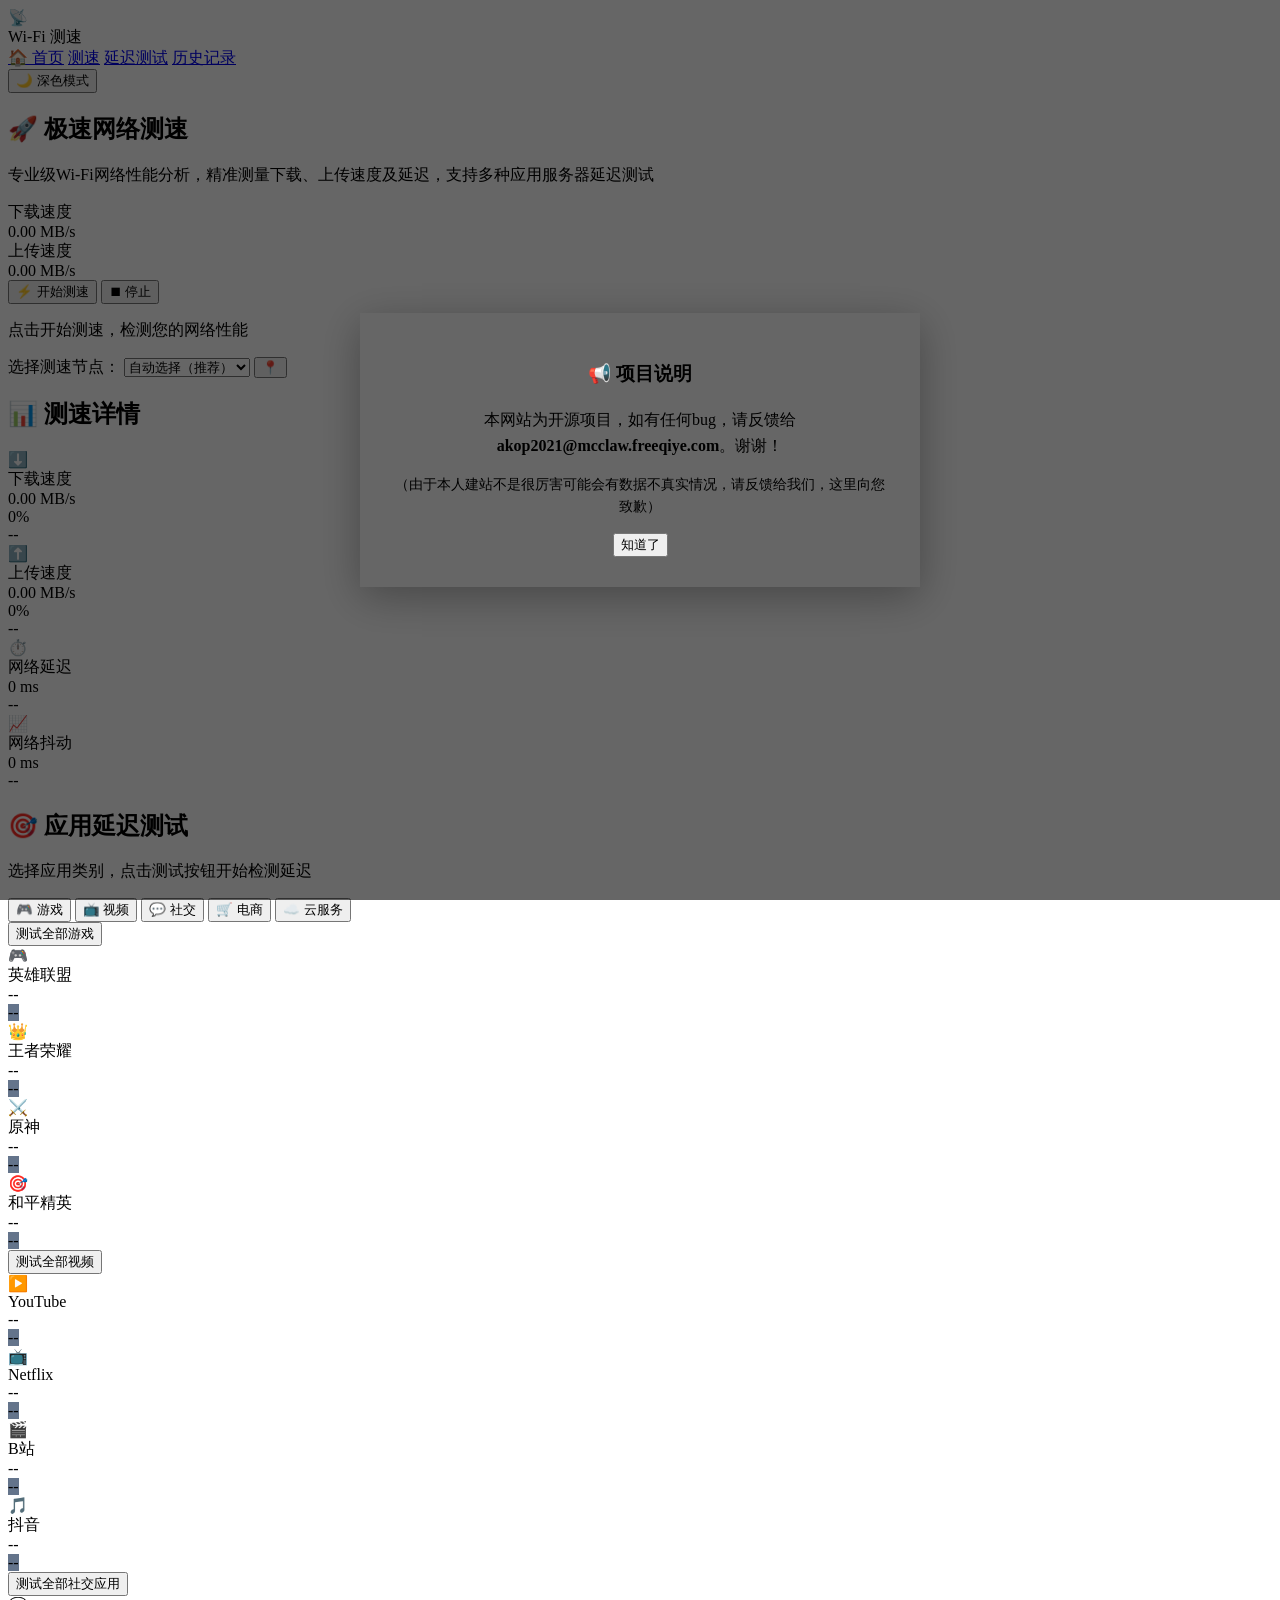
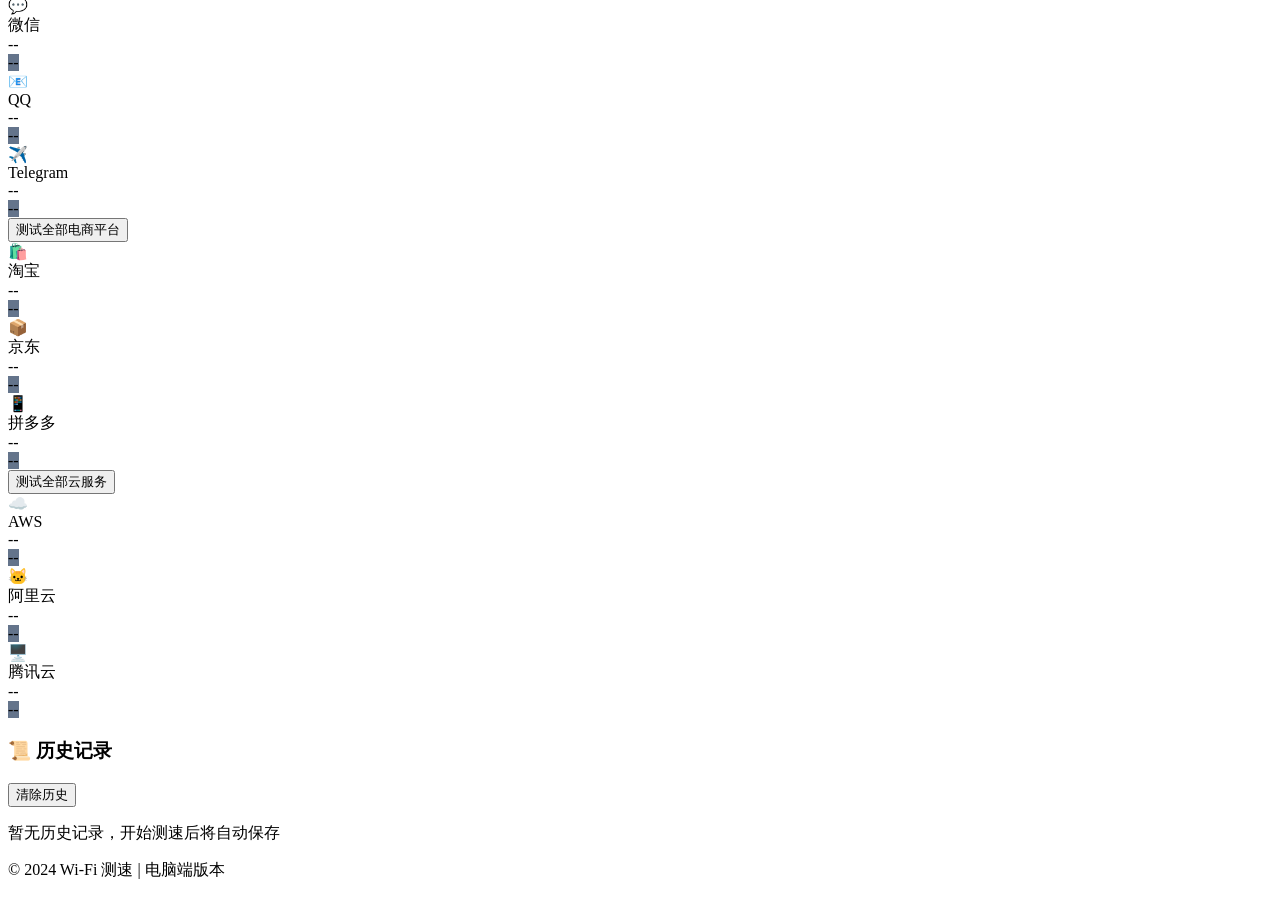
==== desktop.html @ 47ed1c60 "update" ====
<!DOCTYPE html>
<html lang="zh-CN" data-theme="dark">
<head>
    <meta charset="UTF-8">
    <meta name="viewport" content="width=device-width, initial-scale=1.0">
    <meta name="description" content="专业Wi-Fi网络测速平台 - 电脑端">
    <meta name="viewport" content="width=device-width, initial-scale=1.0, maximum-scale=1.0, user-scalable=no">
    <title>Wi-Fi 测速 - 电脑端</title>

    <link rel="preconnect" href="https://fonts.googleapis.com">
    <link rel="preconnect" href="https://fonts.gstatic.com" crossorigin>
    <link href="https://fonts.googleapis.com/css2?family=Inter:wght@400;500;600;700;800&family=JetBrains+Mono:wght@400;500;600;700&display=swap" rel="stylesheet">

    <link rel="stylesheet" href="css/styles.css">
</head>
<body>
    <header>
        <div class="container header-content">
            <div class="logo">
                <div class="logo-icon">📡</div>
                <span>Wi-Fi 测速</span>
            </div>
            <nav>
                <a href="index.html">🏠 首页</a>
                <a href="#home">测速</a>
                <a href="#latency">延迟测试</a>
                <a href="#history">历史记录</a>
            </nav>
            <button id="themeToggle" class="theme-toggle">🌙 深色模式</button>
        </div>
    </header>

    <main>
        <section id="home" class="hero">
            <div class="container">
                <h1>🚀 极速网络测速</h1>
                <p>专业级Wi-Fi网络性能分析，精准测量下载、上传速度及延迟，支持多种应用服务器延迟测试</p>

                <div class="speed-bars">
                    <div class="speed-bar-item">
                        <div class="speed-bar-label">下载速度</div>
                        <div class="speed-bar-container">
                            <div class="speed-bar-fill" id="downloadBar"></div>
                            <span class="speed-bar-value" id="downloadBarValue">0.00 MB/s</span>
                        </div>
                    </div>
                    <div class="speed-bar-item">
                        <div class="speed-bar-label">上传速度</div>
                        <div class="speed-bar-container">
                            <div class="speed-bar-fill upload" id="uploadBar"></div>
                            <span class="speed-bar-value" id="uploadBarValue">0.00 MB/s</span>
                        </div>
                    </div>
                </div>

                <div class="action-buttons">
                    <button id="startTest" class="btn btn-primary">⚡ 开始测速</button>
                    <button id="abortTest" class="btn btn-secondary hidden">⏹ 停止</button>
                </div>

                <p id="statusMessage">点击开始测速，检测您的网络性能</p>

                <div id="networkInfo"></div>

                <div class="node-selector">
                    <label>选择测速节点：</label>
                    <select id="nodeSelect" class="node-select">
                        <option value="auto">自动选择（推荐）</option>
                    </select>
                    <button id="refreshLocation" class="btn-refresh" title="刷新位置">📍</button>
                </div>
                <div id="currentNode" class="current-node"></div>
            </div>
        </section>

        <section class="container">
            <h2 class="section-title">📊 测速详情</h2>

            <div class="metrics-grid">
                <div class="metric-card" data-metric="download">
                        <div class="metric-icon">⬇️</div>
                        <div class="metric-label">下载速度</div>
                        <div class="metric-value" id="downloadValue">0.00 MB/s</div>
                        <div class="progress-bar">
                            <div class="progress-fill" id="downloadProgress"></div>
                            <span class="progress-text" id="downloadProgressText">0%</span>
                        </div>
                        <div class="metric-info" id="downloadInfo"></div>
                        <span class="metric-rating" id="downloadRating">--</span>
                    </div>

                    <div class="metric-card" data-metric="upload">
                        <div class="metric-icon">⬆️</div>
                        <div class="metric-label">上传速度</div>
                        <div class="metric-value" id="uploadValue">0.00 MB/s</div>
                        <div class="progress-bar">
                            <div class="progress-fill" id="uploadProgress"></div>
                            <span class="progress-text" id="uploadProgressText">0%</span>
                        </div>
                        <div class="metric-info" id="uploadInfo"></div>
                        <span class="metric-rating" id="uploadRating">--</span>
                    </div>

                <div class="metric-card" data-metric="ping">
                    <div class="metric-icon">⏱️</div>
                    <div class="metric-label">网络延迟</div>
                    <div class="metric-value" id="pingValue">0 ms</div>
                    <span class="metric-rating" id="pingRating">--</span>
                </div>

                <div class="metric-card" data-metric="jitter">
                    <div class="metric-icon">📈</div>
                    <div class="metric-label">网络抖动</div>
                    <div class="metric-value" id="jitterValue">0 ms</div>
                    <span class="metric-rating" id="jitterRating">--</span>
                </div>
            </div>
        </section>

        <section id="latency" class="container">
            <h2 class="section-title">🎯 应用延迟测试</h2>
            <p id="latencyStatus">选择应用类别，点击测试按钮开始检测延迟</p>

            <div class="category-tabs">
                <button class="category-tab active" data-category="games">🎮 游戏</button>
                <button class="category-tab" data-category="video">📺 视频</button>
                <button class="category-tab" data-category="social">💬 社交</button>
                <button class="category-tab" data-category="ecommerce">🛒 电商</button>
                <button class="category-tab" data-category="cloud">☁️ 云服务</button>
            </div>

            <div id="category-games" class="category-content active">
                <button class="test-all-btn" data-category="games">测试全部游戏</button>
                <div class="apps-grid">
                    <div class="app-card" data-app="英雄联盟" data-category="games">
                        <div class="app-icon">🎮</div>
                        <div class="app-name">英雄联盟</div>
                        <div class="latency-value">--</div>
                        <span class="status-badge" style="background-color: #64748B">--</span>
                    </div>
                    <div class="app-card" data-app="王者荣耀" data-category="games">
                        <div class="app-icon">👑</div>
                        <div class="app-name">王者荣耀</div>
                        <div class="latency-value">--</div>
                        <span class="status-badge" style="background-color: #64748B">--</span>
                    </div>
                    <div class="app-card" data-app="原神" data-category="games">
                        <div class="app-icon">⚔️</div>
                        <div class="app-name">原神</div>
                        <div class="latency-value">--</div>
                        <span class="status-badge" style="background-color: #64748B">--</span>
                    </div>
                    <div class="app-card" data-app="和平精英" data-category="games">
                        <div class="app-icon">🎯</div>
                        <div class="app-name">和平精英</div>
                        <div class="latency-value">--</div>
                        <span class="status-badge" style="background-color: #64748B">--</span>
                    </div>
                </div>
            </div>

            <div id="category-video" class="category-content">
                <button class="test-all-btn" data-category="video">测试全部视频</button>
                <div class="apps-grid">
                    <div class="app-card" data-app="YouTube" data-category="video">
                        <div class="app-icon">▶️</div>
                        <div class="app-name">YouTube</div>
                        <div class="latency-value">--</div>
                        <span class="status-badge" style="background-color: #64748B">--</span>
                    </div>
                    <div class="app-card" data-app="Netflix" data-category="video">
                        <div class="app-icon">📺</div>
                        <div class="app-name">Netflix</div>
                        <div class="latency-value">--</div>
                        <span class="status-badge" style="background-color: #64748B">--</span>
                    </div>
                    <div class="app-card" data-app="B站" data-category="video">
                        <div class="app-icon">🎬</div>
                        <div class="app-name">B站</div>
                        <div class="latency-value">--</div>
                        <span class="status-badge" style="background-color: #64748B">--</span>
                    </div>
                    <div class="app-card" data-app="抖音" data-category="video">
                        <div class="app-icon">🎵</div>
                        <div class="app-name">抖音</div>
                        <div class="latency-value">--</div>
                        <span class="status-badge" style="background-color: #64748B">--</span>
                    </div>
                </div>
            </div>

            <div id="category-social" class="category-content">
                <button class="test-all-btn" data-category="social">测试全部社交应用</button>
                <div class="apps-grid">
                    <div class="app-card" data-app="微信" data-category="social">
                        <div class="app-icon">💬</div>
                        <div class="app-name">微信</div>
                        <div class="latency-value">--</div>
                        <span class="status-badge" style="background-color: #64748B">--</span>
                    </div>
                    <div class="app-card" data-app="QQ" data-category="social">
                        <div class="app-icon">📧</div>
                        <div class="app-name">QQ</div>
                        <div class="latency-value">--</div>
                        <span class="status-badge" style="background-color: #64748B">--</span>
                    </div>
                    <div class="app-card" data-app="Telegram" data-category="social">
                        <div class="app-icon">✈️</div>
                        <div class="app-name">Telegram</div>
                        <div class="latency-value">--</div>
                        <span class="status-badge" style="background-color: #64748B">--</span>
                    </div>
                </div>
            </div>

            <div id="category-ecommerce" class="category-content">
                <button class="test-all-btn" data-category="ecommerce">测试全部电商平台</button>
                <div class="apps-grid">
                    <div class="app-card" data-app="淘宝" data-category="ecommerce">
                        <div class="app-icon">🛍️</div>
                        <div class="app-name">淘宝</div>
                        <div class="latency-value">--</div>
                        <span class="status-badge" style="background-color: #64748B">--</span>
                    </div>
                    <div class="app-card" data-app="京东" data-category="ecommerce">
                        <div class="app-icon">📦</div>
                        <div class="app-name">京东</div>
                        <div class="latency-value">--</div>
                        <span class="status-badge" style="background-color: #64748B">--</span>
                    </div>
                    <div class="app-card" data-app="拼多多" data-category="ecommerce">
                        <div class="app-icon">📱</div>
                        <div class="app-name">拼多多</div>
                        <div class="latency-value">--</div>
                        <span class="status-badge" style="background-color: #64748B">--</span>
                    </div>
                </div>
            </div>

            <div id="category-cloud" class="category-content">
                <button class="test-all-btn" data-category="cloud">测试全部云服务</button>
                <div class="apps-grid">
                    <div class="app-card" data-app="AWS" data-category="cloud">
                        <div class="app-icon">☁️</div>
                        <div class="app-name">AWS</div>
                        <div class="latency-value">--</div>
                        <span class="status-badge" style="background-color: #64748B">--</span>
                    </div>
                    <div class="app-card" data-app="阿里云" data-category="cloud">
                        <div class="app-icon">🐱</div>
                        <div class="app-name">阿里云</div>
                        <div class="latency-value">--</div>
                        <span class="status-badge" style="background-color: #64748B">--</span>
                    </div>
                    <div class="app-card" data-app="腾讯云" data-category="cloud">
                        <div class="app-icon">🖥️</div>
                        <div class="app-name">腾讯云</div>
                        <div class="latency-value">--</div>
                        <span class="status-badge" style="background-color: #64748B">--</span>
                    </div>
                </div>
            </div>
        </section>

        <section id="history" class="container">
            <div class="history-section">
                <div class="history-header">
                    <h3>📜 历史记录</h3>
                    <button id="clearHistory" class="btn-clear">清除历史</button>
                </div>
                <div id="historyList">
                    <p class="empty-state">暂无历史记录，开始测速后将自动保存</p>
                </div>
            </div>
        </section>
    </main>

    <footer>
        <div class="container footer-content">
            <p>© 2024 Wi-Fi 测速 | 电脑端版本</p>
            <div id="networkInfo"></div>
        </div>
    </footer>

    <!-- 通知弹窗 -->
    <div id="notificationModal" class="notification-modal">
        <div class="notification-content">
            <h3>📢 项目说明</h3>
            <p>本网站为开源项目，如有任何bug，请反馈给 <strong>akop2021@mcclaw.freeqiye.com</strong>。谢谢！</p>
            <p style="margin-top: 10px; font-size: 14px; color: var(--text-secondary);">（由于本人建站不是很厉害可能会有数据不真实情况，请反馈给我们，这里向您致歉）</p>
            <button id="closeNotification" class="btn btn-primary">知道了</button>
        </div>
    </div>

    <style>
        .notification-modal {
            position: fixed;
            top: 0;
            left: 0;
            width: 100%;
            height: 100%;
            background-color: rgba(0, 0, 0, 0.6);
            display: flex;
            align-items: center;
            justify-content: center;
            z-index: 10000;
            opacity: 0;
            pointer-events: none;
            transition: opacity 0.3s;
        }
        .notification-modal.show {
            opacity: 1;
            pointer-events: auto;
        }
        .notification-content {
            background: var(--bg-card);
            padding: 30px;
            border-radius: var(--radius-lg);
            max-width: 500px;
            width: 90%;
            box-shadow: 0 10px 40px rgba(0, 0, 0, 0.3);
            text-align: center;
        }
        .notification-content h3 {
            margin-bottom: 20px;
            color: var(--text-primary);
        }
        .notification-content p {
            margin-bottom: 15px;
            line-height: 1.6;
            color: var(--text-secondary);
        }
    </style>

    <script src="js/config.js"></script>
    <script src="js/nodes.js"></script>
    <script src="js/data-manager.js"></script>
    <script src="js/speedtest.js"></script>
    <script src="js/latency.js"></script>
    <script src="js/ui.js"></script>
    <script src="js/main.js"></script>

    <script>
        // 页面加载时显示通知弹窗
        window.addEventListener('load', function() {
            const notificationModal = document.getElementById('notificationModal');
            const closeNotification = document.getElementById('closeNotification');
            
            // 显示弹窗
            notificationModal.classList.add('show');
            
            // 关闭弹窗
            closeNotification.addEventListener('click', function() {
                notificationModal.classList.remove('show');
            });
        });
        
        document.getElementById('themeToggle').addEventListener('click', function() {
            const html = document.documentElement;
            const currentTheme = html.getAttribute('data-theme');
            const newTheme = currentTheme === 'dark' ? 'light' : 'dark';
            html.setAttribute('data-theme', newTheme);
            this.textContent = newTheme === 'dark' ? '🌙 深色模式' : '☀️ 浅色模式';
        });

        document.querySelectorAll('.app-card').forEach(card => {
            card.addEventListener('click', function() {
                const appName = this.dataset.app;
                const category = this.dataset.category;

                if (window.speedTestApp) {
                    window.speedTestApp.ui.testSingleApp(appName, category);
                }
            });
        });
    </script>
</body>
</html>
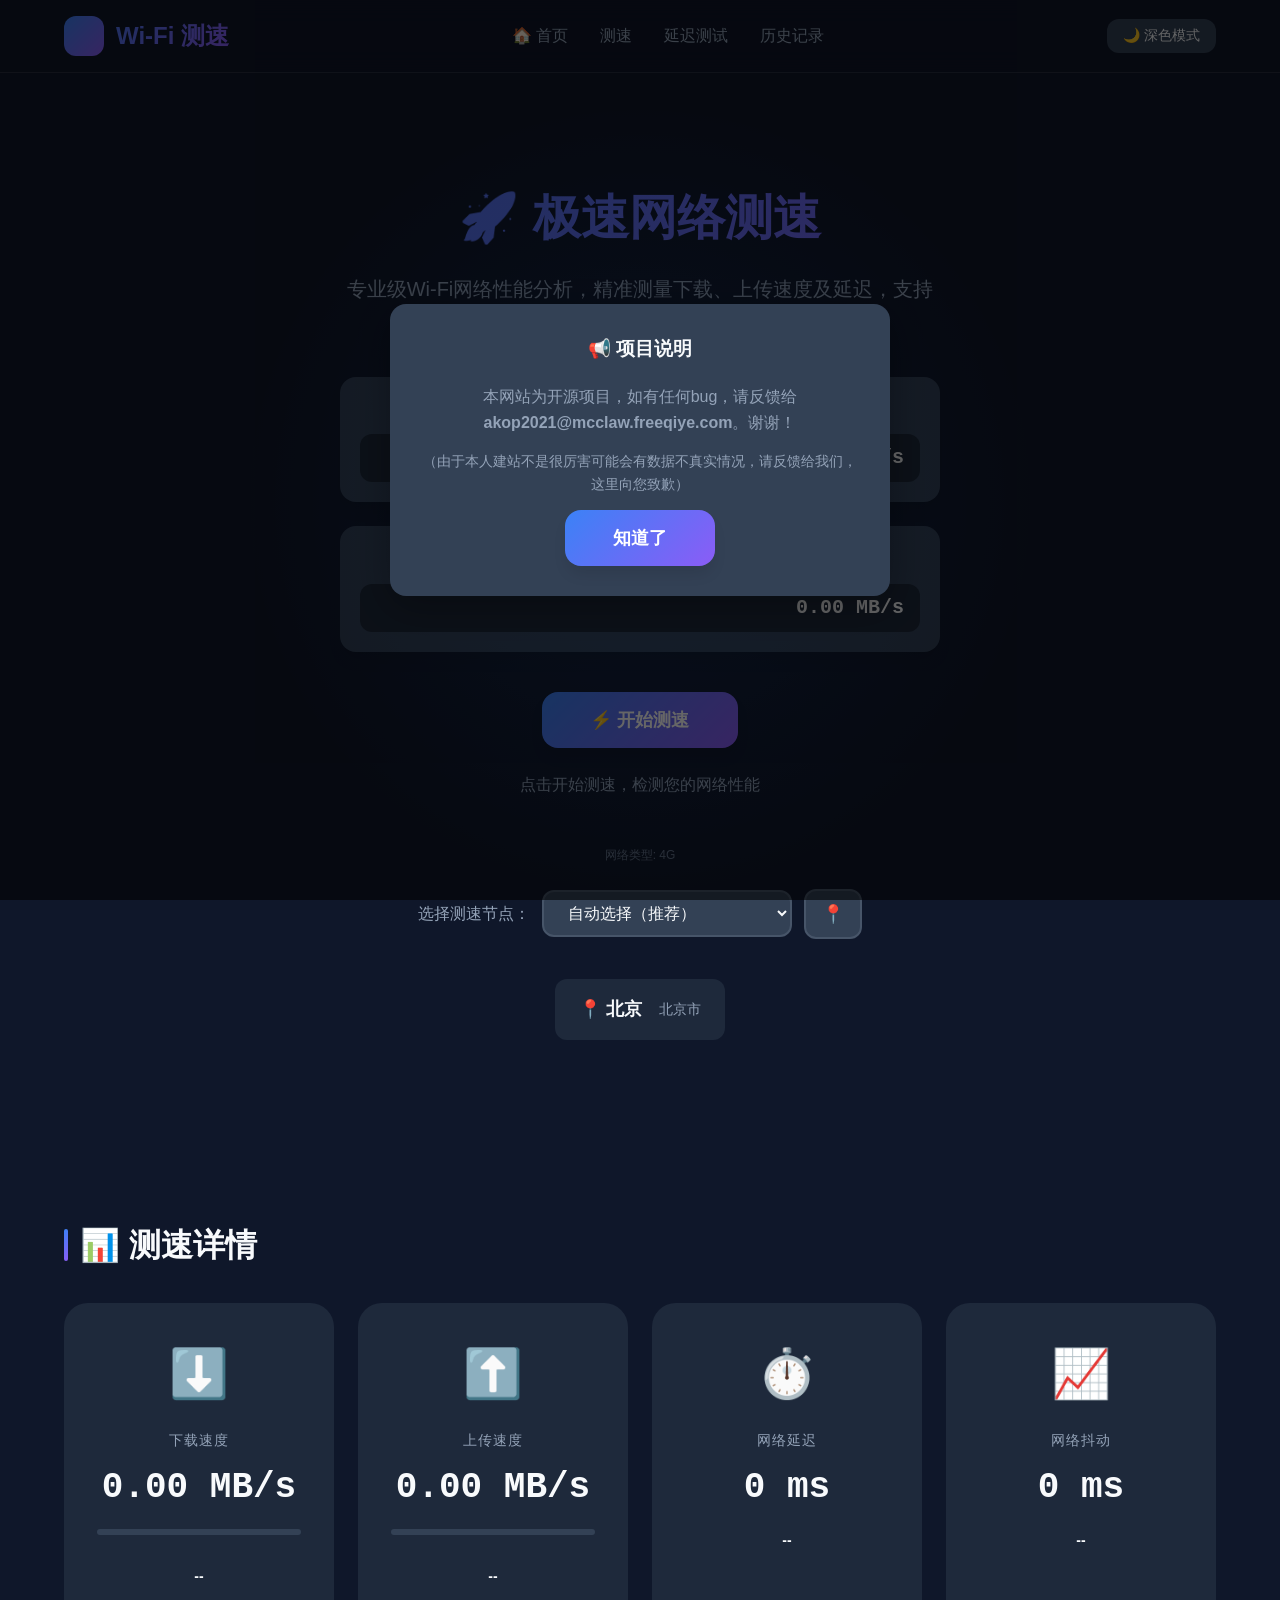
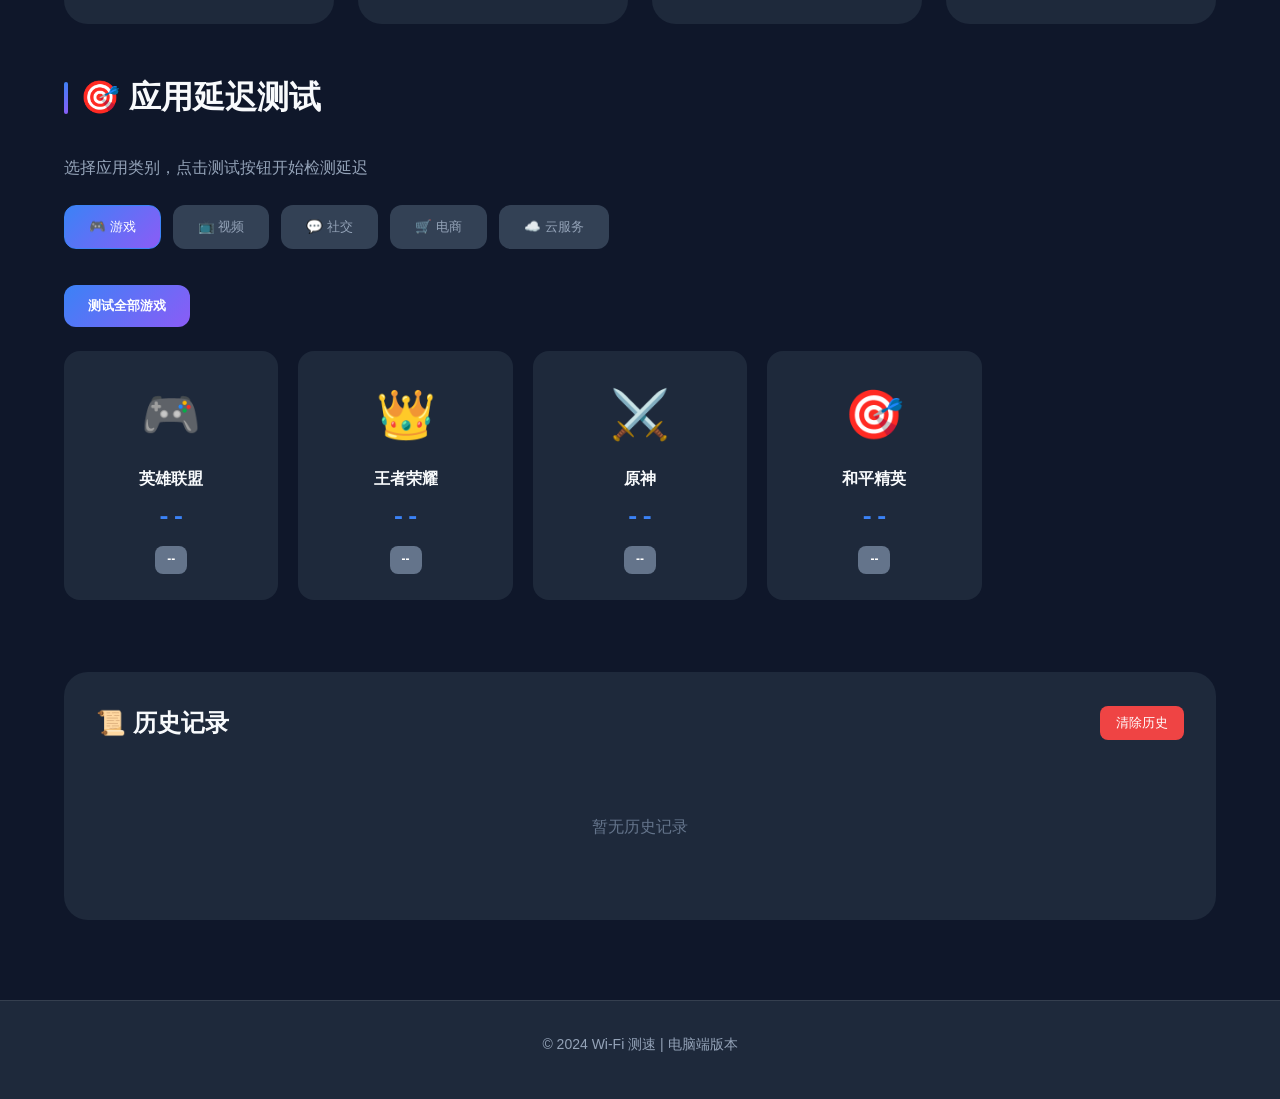
==== commit 4909a71c: "update" ====
--- a/desktop.html
+++ b/desktop.html
@@ -11,7 +11,7 @@
     <link rel="preconnect" href="https://fonts.gstatic.com" crossorigin>
     <link href="https://fonts.googleapis.com/css2?family=Inter:wght@400;500;600;700;800&family=JetBrains+Mono:wght@400;500;600;700&display=swap" rel="stylesheet">
 
-    <link rel="stylesheet" href="css/styles.css">
+    <link rel="stylesheet" href="styles.css">
 </head>
 <body>
     <header>
@@ -332,13 +332,13 @@
         }
     </style>
 
-    <script src="js/config.js"></script>
-    <script src="js/nodes.js"></script>
-    <script src="js/data-manager.js"></script>
-    <script src="js/speedtest.js"></script>
-    <script src="js/latency.js"></script>
-    <script src="js/ui.js"></script>
-    <script src="js/main.js"></script>
+    <script src="config.js"></script>
+    <script src="nodes.js"></script>
+    <script src="data-manager.js"></script>
+    <script src="speedtest.js"></script>
+    <script src="latency.js"></script>
+    <script src="ui.js"></script>
+    <script src="main.js"></script>
 
     <script>
         // 页面加载时显示通知弹窗
--- a/styles.css
+++ b/styles.css
@@ -0,0 +1,870 @@
+:root {
+    --primary: #3B82F6;
+    --primary-dark: #2563EB;
+    --secondary: #8B5CF6;
+    --success: #10B981;
+    --warning: #F59E0B;
+    --danger: #EF4444;
+    --info: #06B6D4;
+
+    --bg-primary: #0F172A;
+    --bg-secondary: #1E293B;
+    --bg-card: #334155;
+    --bg-hover: #475569;
+
+    --text-primary: #F8FAFC;
+    --text-secondary: #94A3B8;
+    --text-muted: #64748B;
+
+    --gradient-primary: linear-gradient(135deg, var(--primary) 0%, var(--secondary) 100%);
+    --gradient-success: linear-gradient(135deg, var(--success) 0%, #059669 100%);
+    --gradient-danger: linear-gradient(135deg, var(--danger) 0%, #DC2626 100%);
+
+    --shadow-sm: 0 1px 2px 0 rgba(0, 0, 0, 0.05);
+    --shadow-md: 0 4px 6px -1px rgba(0, 0, 0, 0.1);
+    --shadow-lg: 0 10px 15px -3px rgba(0, 0, 0, 0.1);
+    --shadow-xl: 0 20px 25px -5px rgba(0, 0, 0, 0.1);
+
+    --radius-sm: 8px;
+    --radius-md: 12px;
+    --radius-lg: 16px;
+    --radius-xl: 24px;
+
+    --transition-fast: 150ms;
+    --transition-base: 300ms;
+    --transition-slow: 500ms;
+}
+
+[data-theme="light"] {
+    --bg-primary: #F8FAFC;
+    --bg-secondary: #FFFFFF;
+    --bg-card: #F1F5F9;
+    --bg-hover: #E2E8F0;
+
+    --text-primary: #0F172A;
+    --text-secondary: #475569;
+    --text-muted: #94A3B8;
+}
+
+* {
+    margin: 0;
+    padding: 0;
+    box-sizing: border-box;
+}
+
+html {
+    scroll-behavior: smooth;
+}
+
+body {
+    font-family: 'Inter', -apple-system, BlinkMacSystemFont, 'Segoe UI', sans-serif;
+    background: var(--bg-primary);
+    color: var(--text-primary);
+    line-height: 1.6;
+    overflow-x: hidden;
+}
+
+.container {
+    max-width: 1200px;
+    margin: 0 auto;
+    padding: 0 24px;
+}
+
+header {
+    position: fixed;
+    top: 0;
+    left: 0;
+    right: 0;
+    z-index: 1000;
+    background: rgba(15, 23, 42, 0.8);
+    backdrop-filter: blur(12px);
+    border-bottom: 1px solid rgba(255, 255, 255, 0.1);
+    padding: 16px 0;
+}
+
+[data-theme="light"] header {
+    background: rgba(248, 250, 252, 0.9);
+    border-bottom: 1px solid rgba(0, 0, 0, 0.1);
+}
+
+.header-content {
+    display: flex;
+    justify-content: space-between;
+    align-items: center;
+}
+
+.logo {
+    display: flex;
+    align-items: center;
+    gap: 12px;
+    font-size: 24px;
+    font-weight: 700;
+    background: var(--gradient-primary);
+    -webkit-background-clip: text;
+    -webkit-text-fill-color: transparent;
+    background-clip: text;
+}
+
+.logo-icon {
+    width: 40px;
+    height: 40px;
+    background: var(--gradient-primary);
+    border-radius: var(--radius-md);
+    display: flex;
+    align-items: center;
+    justify-content: center;
+    font-size: 24px;
+}
+
+nav {
+    display: flex;
+    gap: 32px;
+}
+
+nav a {
+    color: var(--text-secondary);
+    text-decoration: none;
+    font-weight: 500;
+    transition: color var(--transition-fast);
+    position: relative;
+}
+
+nav a:hover {
+    color: var(--primary);
+}
+
+nav a::after {
+    content: '';
+    position: absolute;
+    bottom: -4px;
+    left: 0;
+    width: 0;
+    height: 2px;
+    background: var(--primary);
+    transition: width var(--transition-fast);
+}
+
+nav a:hover::after {
+    width: 100%;
+}
+
+.theme-toggle {
+    background: var(--bg-card);
+    border: none;
+    padding: 8px 16px;
+    border-radius: var(--radius-md);
+    color: var(--text-primary);
+    cursor: pointer;
+    transition: all var(--transition-fast);
+    font-size: 14px;
+}
+
+.theme-toggle:hover {
+    background: var(--bg-hover);
+    transform: scale(1.05);
+}
+
+main {
+    padding-top: 100px;
+    padding-bottom: 80px;
+}
+
+.hero {
+    text-align: center;
+    padding: 80px 0;
+    position: relative;
+}
+
+.hero::before {
+    content: '';
+    position: absolute;
+    top: 0;
+    left: 50%;
+    transform: translateX(-50%);
+    width: 800px;
+    height: 800px;
+    background: radial-gradient(circle, rgba(59, 130, 246, 0.15) 0%, transparent 70%);
+    pointer-events: none;
+}
+
+.hero h1 {
+    font-size: 48px;
+    font-weight: 800;
+    margin-bottom: 16px;
+    background: linear-gradient(135deg, var(--primary) 0%, var(--secondary) 100%);
+    -webkit-background-clip: text;
+    -webkit-text-fill-color: transparent;
+    background-clip: text;
+}
+
+.hero p {
+    font-size: 20px;
+    color: var(--text-secondary);
+    max-width: 600px;
+    margin: 0 auto 40px;
+}
+
+.speed-bars {
+    width: 100%;
+    max-width: 600px;
+    margin: 40px auto;
+    display: flex;
+    flex-direction: column;
+    gap: 24px;
+}
+
+.speed-bar-item {
+    background: var(--bg-card);
+    border-radius: var(--radius-lg);
+    padding: 20px;
+    box-shadow: var(--shadow-lg);
+    border: 1px solid var(--border-color);
+}
+
+.speed-bar-label {
+    font-size: 16px;
+    color: var(--text-secondary);
+    margin-bottom: 12px;
+    font-weight: 600;
+}
+
+.speed-bar-container {
+    position: relative;
+    height: 48px;
+    background: var(--bg-secondary);
+    border-radius: var(--radius-md);
+    overflow: hidden;
+}
+
+.speed-bar-fill {
+    position: absolute;
+    left: 0;
+    top: 0;
+    height: 100%;
+    background: var(--gradient-primary);
+    border-radius: var(--radius-md);
+    transition: width 0.3s ease-out;
+    min-width: 0;
+}
+
+.speed-bar-fill.upload {
+    background: linear-gradient(90deg, #10b981 0%, #06b6d4 100%);
+}
+
+.speed-bar-value {
+    position: absolute;
+    right: 16px;
+    top: 50%;
+    transform: translateY(-50%);
+    font-size: 20px;
+    font-weight: 700;
+    color: var(--text-primary);
+    font-family: 'JetBrains Mono', monospace;
+}
+
+.status-dot {
+    width: 8px;
+    height: 8px;
+    border-radius: 50%;
+    background: var(--success);
+    animation: pulse 2s ease-in-out infinite;
+}
+
+@keyframes pulse {
+    0%, 100% { opacity: 1; }
+    50% { opacity: 0.5; }
+}
+
+.action-buttons {
+    display: flex;
+    gap: 16px;
+    justify-content: center;
+    margin-bottom: 24px;
+}
+
+.btn {
+    padding: 16px 48px;
+    font-size: 18px;
+    font-weight: 600;
+    border: none;
+    border-radius: var(--radius-lg);
+    cursor: pointer;
+    transition: all var(--transition-fast);
+    position: relative;
+    overflow: hidden;
+}
+
+.btn-primary {
+    background: var(--gradient-primary);
+    color: white;
+    box-shadow: var(--shadow-lg);
+}
+
+.btn-primary:hover {
+    transform: translateY(-2px);
+    box-shadow: var(--shadow-xl);
+}
+
+.btn-primary:active {
+    transform: translateY(0);
+}
+
+.btn-secondary {
+    background: var(--bg-card);
+    color: var(--text-primary);
+}
+
+.btn-secondary:hover {
+    background: var(--bg-hover);
+}
+
+.btn.hidden {
+    display: none;
+}
+
+.btn::after {
+    content: '';
+    position: absolute;
+    inset: 0;
+    background: linear-gradient(
+        to right,
+        transparent 0%,
+        rgba(255, 255, 255, 0.2) 50%,
+        transparent 100%
+    );
+    transform: translateX(-100%);
+    transition: transform 0.6s;
+}
+
+.btn:hover::after {
+    transform: translateX(100%);
+}
+
+#statusMessage {
+    font-size: 16px;
+    color: var(--text-secondary);
+    margin-bottom: 48px;
+}
+
+section {
+    margin-bottom: 100px;
+    position: relative;
+}
+
+.section-title {
+    font-size: 32px;
+    font-weight: 700;
+    margin-bottom: 32px;
+    display: flex;
+    align-items: center;
+    gap: 12px;
+}
+
+.section-title::before {
+    content: '';
+    width: 4px;
+    height: 32px;
+    background: var(--gradient-primary);
+    border-radius: 2px;
+}
+
+.metrics-grid {
+    display: grid;
+    grid-template-columns: repeat(auto-fit, minmax(250px, 1fr));
+    gap: 24px;
+    margin-bottom: 48px;
+}
+
+.metric-card {
+    background: var(--bg-secondary);
+    border-radius: var(--radius-xl);
+    padding: 32px;
+    text-align: center;
+    position: relative;
+    overflow: hidden;
+    transition: all var(--transition-base);
+    border: 1px solid transparent;
+}
+
+.metric-card::before {
+    content: '';
+    position: absolute;
+    top: 0;
+    left: 0;
+    right: 0;
+    height: 4px;
+    background: var(--gradient-primary);
+    opacity: 0;
+    transition: opacity var(--transition-base);
+}
+
+.metric-card:hover {
+    transform: translateY(-4px);
+    border-color: var(--primary);
+    box-shadow: var(--shadow-xl);
+}
+
+.metric-card:hover::before {
+    opacity: 1;
+}
+
+.metric-card.testing {
+    border-color: var(--warning);
+}
+
+.metric-card.testing::before {
+    background: var(--warning);
+    opacity: 1;
+    animation: progress 1.5s ease-in-out infinite;
+}
+
+.metric-card.completed::before {
+    opacity: 1;
+}
+
+@keyframes progress {
+    0%, 100% { opacity: 0.5; }
+    50% { opacity: 1; }
+}
+
+.metric-icon {
+    font-size: 48px;
+    margin-bottom: 16px;
+}
+
+.metric-label {
+    font-size: 14px;
+    color: var(--text-secondary);
+    text-transform: uppercase;
+    letter-spacing: 1px;
+    margin-bottom: 8px;
+}
+
+.metric-value {
+    font-size: 36px;
+    font-weight: 700;
+    font-family: 'JetBrains Mono', monospace;
+    color: var(--text-primary);
+    margin-bottom: 8px;
+}
+
+.metric-value.animating {
+    animation: shimmer 1s ease-in-out infinite;
+}
+
+@keyframes shimmer {
+    0%, 100% { opacity: 1; }
+    50% { opacity: 0.7; }
+}
+
+.metric-rating {
+    font-size: 14px;
+    font-weight: 600;
+    padding: 4px 12px;
+    border-radius: var(--radius-sm);
+    display: inline-block;
+}
+
+.progress-bar {
+    width: 100%;
+    height: 6px;
+    background: var(--bg-card);
+    border-radius: 3px;
+    overflow: hidden;
+    margin-top: 12px;
+    position: relative;
+}
+
+.progress-fill {
+    height: 100%;
+    background: var(--gradient-primary);
+    border-radius: 3px;
+    width: 0%;
+    transition: width var(--transition-base);
+}
+
+.progress-text {
+    position: absolute;
+    right: 0;
+    top: -20px;
+    font-size: 12px;
+    color: var(--text-secondary);
+    font-weight: 500;
+}
+
+.metric-info {
+    font-size: 12px;
+    color: var(--text-muted);
+    margin-top: 8px;
+    min-height: 18px;
+}
+
+.category-tabs {
+    display: flex;
+    gap: 12px;
+    margin-bottom: 24px;
+    overflow-x: auto;
+    padding-bottom: 12px;
+}
+
+.category-tab {
+    padding: 12px 24px;
+    background: var(--bg-card);
+    border: 1px solid transparent;
+    border-radius: var(--radius-md);
+    color: var(--text-secondary);
+    font-weight: 500;
+    cursor: pointer;
+    transition: all var(--transition-fast);
+    white-space: nowrap;
+}
+
+.category-tab:hover {
+    background: var(--bg-hover);
+    color: var(--text-primary);
+}
+
+.category-tab.active {
+    background: var(--gradient-primary);
+    color: white;
+    border-color: var(--primary);
+}
+
+.apps-grid {
+    display: grid;
+    grid-template-columns: repeat(auto-fill, minmax(180px, 1fr));
+    gap: 20px;
+}
+
+.app-card {
+    background: var(--bg-secondary);
+    border-radius: var(--radius-lg);
+    padding: 24px;
+    text-align: center;
+    cursor: pointer;
+    transition: all var(--transition-base);
+    border: 2px solid transparent;
+    position: relative;
+    overflow: hidden;
+}
+
+.app-card:hover {
+    transform: translateY(-4px);
+    border-color: var(--primary);
+    box-shadow: var(--shadow-lg);
+}
+
+.app-card.testing {
+    border-color: var(--warning);
+    animation: pulse-border 1s ease-in-out infinite;
+}
+
+@keyframes pulse-border {
+    0%, 100% { border-color: var(--warning); }
+    50% { border-color: transparent; }
+}
+
+.app-icon {
+    font-size: 48px;
+    margin-bottom: 12px;
+}
+
+.app-name {
+    font-size: 16px;
+    font-weight: 600;
+    color: var(--text-primary);
+    margin-bottom: 8px;
+}
+
+.latency-value {
+    font-size: 24px;
+    font-weight: 700;
+    font-family: 'JetBrains Mono', monospace;
+    color: var(--primary);
+    margin-bottom: 8px;
+}
+
+.status-badge {
+    font-size: 12px;
+    font-weight: 600;
+    padding: 4px 12px;
+    border-radius: var(--radius-sm);
+    color: white;
+    display: inline-block;
+}
+
+#latencyStatus {
+    margin-bottom: 24px;
+    color: var(--text-secondary);
+}
+
+.category-content {
+    display: none;
+}
+
+.category-content.active {
+    display: block;
+    animation: fadeIn 0.3s ease-in-out;
+    margin-bottom: 48px;
+    padding-bottom: 24px;
+}
+
+@keyframes fadeIn {
+    from { opacity: 0; transform: translateY(10px); }
+    to { opacity: 1; transform: translateY(0); }
+}
+
+.test-all-btn {
+    background: var(--gradient-primary);
+    color: white;
+    border: none;
+    padding: 12px 24px;
+    border-radius: var(--radius-md);
+    font-weight: 600;
+    cursor: pointer;
+    transition: all var(--transition-fast);
+    margin-bottom: 24px;
+}
+
+.test-all-btn:hover {
+    transform: scale(1.05);
+    box-shadow: var(--shadow-lg);
+}
+
+.history-section {
+    background: var(--bg-secondary);
+    border-radius: var(--radius-xl);
+    padding: 32px;
+}
+
+.history-header {
+    display: flex;
+    justify-content: space-between;
+    align-items: center;
+    margin-bottom: 24px;
+}
+
+.history-header h3 {
+    font-size: 24px;
+    font-weight: 700;
+}
+
+.btn-clear {
+    background: var(--danger);
+    color: white;
+    border: none;
+    padding: 8px 16px;
+    border-radius: var(--radius-sm);
+    cursor: pointer;
+    transition: all var(--transition-fast);
+}
+
+.btn-clear:hover {
+    opacity: 0.8;
+}
+
+#historyList {
+    display: flex;
+    flex-direction: column;
+    gap: 16px;
+}
+
+.history-item {
+    background: var(--bg-card);
+    border-radius: var(--radius-md);
+    padding: 16px;
+    display: flex;
+    justify-content: space-between;
+    align-items: center;
+    transition: all var(--transition-fast);
+}
+
+.history-item:hover {
+    background: var(--bg-hover);
+}
+
+.history-time {
+    color: var(--text-secondary);
+    font-size: 14px;
+}
+
+.history-stats {
+    display: flex;
+    gap: 24px;
+}
+
+.history-stats .stat {
+    font-family: 'JetBrains Mono', monospace;
+    font-size: 14px;
+    color: var(--text-primary);
+}
+
+.empty-state {
+    text-align: center;
+    padding: 48px;
+    color: var(--text-muted);
+}
+
+footer {
+    background: var(--bg-secondary);
+    border-top: 1px solid rgba(255, 255, 255, 0.1);
+    padding: 32px 0;
+    text-align: center;
+}
+
+.footer-content {
+    color: var(--text-secondary);
+    font-size: 14px;
+}
+
+.footer-content a {
+    color: var(--primary);
+    text-decoration: none;
+}
+
+.footer-content a:hover {
+    text-decoration: underline;
+}
+
+#networkInfo {
+    margin-top: 12px;
+    font-size: 12px;
+    color: var(--text-muted);
+}
+
+@media (max-width: 768px) {
+    .hero h1 {
+        font-size: 32px;
+    }
+
+    .hero p {
+        font-size: 16px;
+    }
+
+    .speed-gauge {
+        width: 240px;
+        height: 240px;
+    }
+
+    .gauge-value {
+        font-size: 48px;
+    }
+
+    .metrics-grid {
+        grid-template-columns: 1fr;
+    }
+
+    .apps-grid {
+        grid-template-columns: repeat(2, 1fr);
+    }
+
+    .category-tabs {
+        flex-wrap: nowrap;
+        overflow-x: auto;
+    }
+
+    nav {
+        display: none;
+    }
+
+    .btn {
+        padding: 12px 32px;
+        font-size: 16px;
+    }
+}
+
+@media (max-width: 480px) {
+    .hero h1 {
+        font-size: 28px;
+    }
+
+    .speed-gauge {
+        width: 200px;
+        height: 200px;
+    }
+
+    .gauge-value {
+        font-size: 36px;
+    }
+
+    .apps-grid {
+        grid-template-columns: 1fr;
+    }
+}
+
+.node-selector {
+    display: flex;
+    align-items: center;
+    justify-content: center;
+    gap: 12px;
+    margin: 24px 0;
+}
+
+.node-selector label {
+    font-size: 16px;
+    color: var(--text-secondary);
+}
+
+.node-select {
+    padding: 12px 20px;
+    font-size: 16px;
+    background: var(--bg-card);
+    color: var(--text-primary);
+    border: 2px solid var(--bg-hover);
+    border-radius: var(--radius-md);
+    cursor: pointer;
+    transition: all var(--transition-fast);
+    min-width: 250px;
+}
+
+.node-select:hover {
+    border-color: var(--primary);
+}
+
+.node-select:focus {
+    outline: none;
+    border-color: var(--primary);
+    box-shadow: 0 0 0 3px rgba(59, 130, 246, 0.1);
+}
+
+.btn-refresh {
+    padding: 12px 16px;
+    background: var(--bg-card);
+    border: 2px solid var(--bg-hover);
+    border-radius: var(--radius-md);
+    color: var(--text-primary);
+    cursor: pointer;
+    font-size: 18px;
+    transition: all var(--transition-fast);
+}
+
+.btn-refresh:hover {
+    background: var(--primary);
+    border-color: var(--primary);
+    transform: scale(1.05);
+}
+
+.current-node {
+    margin-top: 16px;
+    padding: 16px 24px;
+    background: var(--bg-secondary);
+    border-radius: var(--radius-md);
+    display: inline-block;
+}
+
+.node-info {
+    display: flex;
+    align-items: center;
+    gap: 16px;
+}
+
+.node-name {
+    font-size: 18px;
+    font-weight: 600;
+    color: var(--text-primary);
+}
+
+.node-province {
+    font-size: 14px;
+    color: var(--text-secondary);
+}
